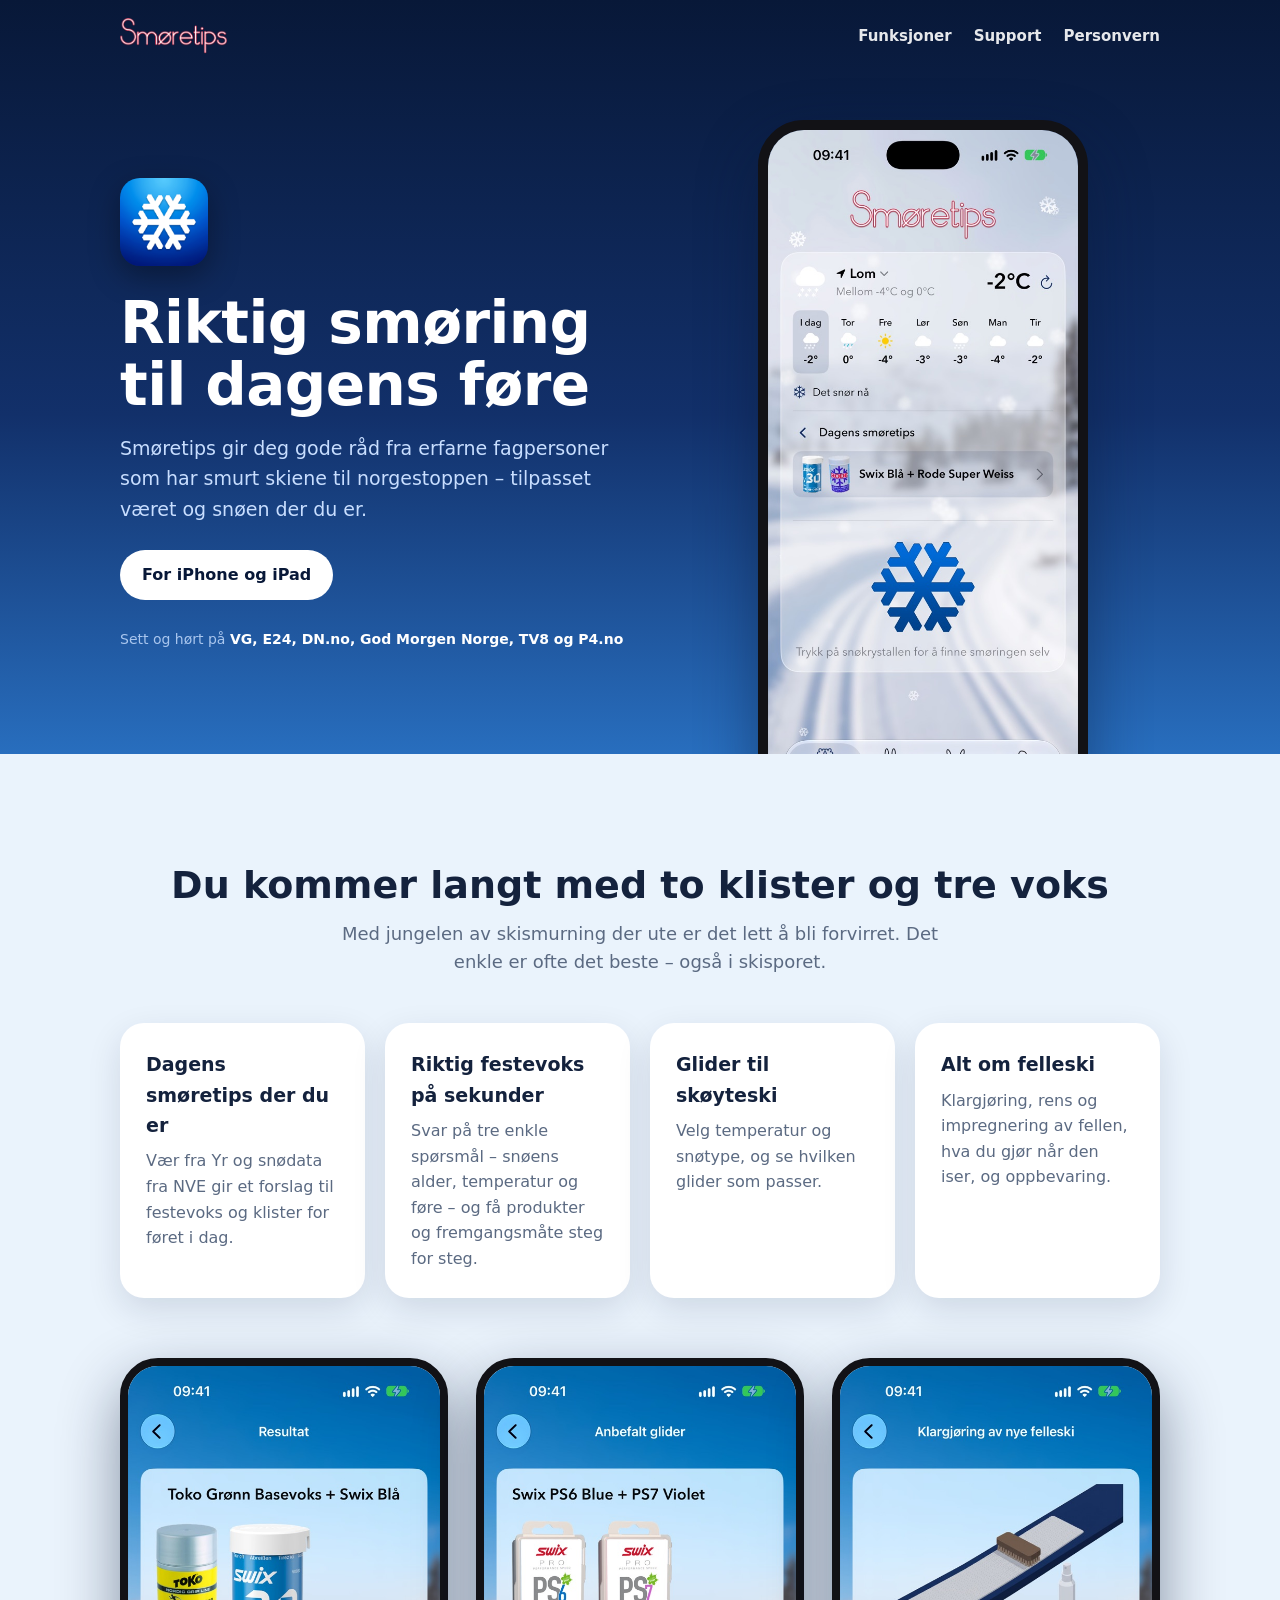
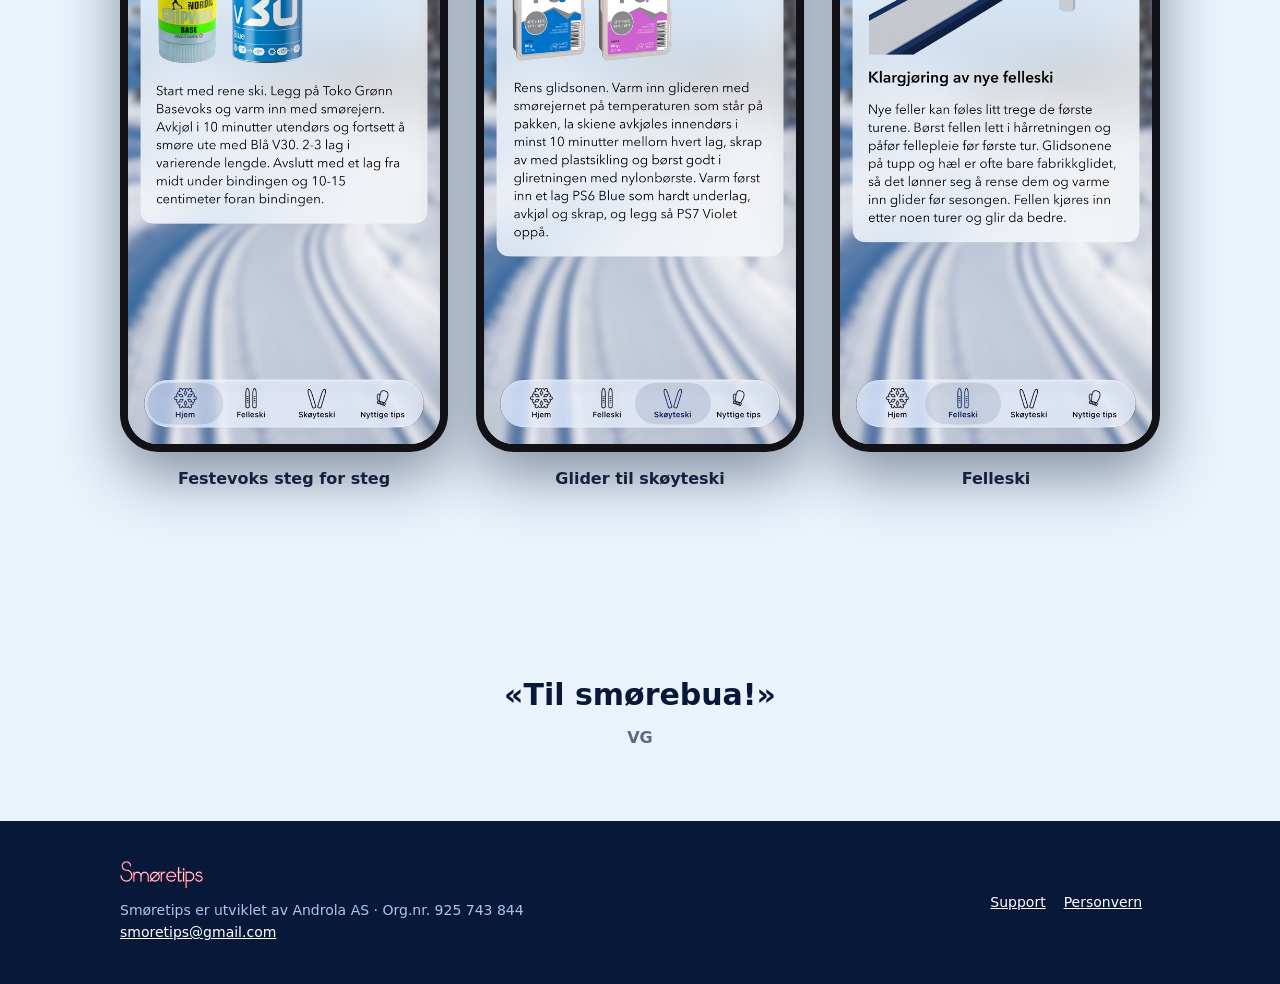
==== index.html @ bcb4c254 "smoretips.no: landing page, support and privacy policy Co-Authored-By: Claude Opus 5.5 (1M context) " ====
<!doctype html>
<html lang="nb">
<head>
  <meta charset="utf-8">
  <meta name="viewport" content="width=device-width, initial-scale=1">
  <title>Smøretips – riktig smøring til dagens føre</title>
  <meta name="description" content="Smøretips gir deg riktig festevoks, klister og glider til dagens føre, basert på vær fra Yr og snødata fra NVE der du er. For iPhone og iPad.">
  <meta name="theme-color" content="#081838">
  <meta property="og:title" content="Smøretips – riktig smøring til dagens føre">
  <meta property="og:description" content="Dagens smøretips der du er. Svar på tre spørsmål og få riktig festevoks på sekunder.">
  <meta property="og:image" content="https://smoretips.no/assets/img/icon.png">
  <meta property="og:url" content="https://smoretips.no/">
  <link rel="icon" type="image/png" href="assets/img/favicon.png">
  <link rel="apple-touch-icon" href="assets/img/apple-touch-icon.png">
  <link rel="stylesheet" href="assets/style.css">
</head>
<body>
  <header class="top">
    <div class="wrap">
      <a class="logo" href="/" aria-label="Smøretips"><img src="assets/img/logo.png" alt="Smøretips"></a>
      <nav><a href="#funksjoner">Funksjoner</a><a href="support.html">Support</a><a href="personvern.html">Personvern</a></nav>
    </div>
  </header>

  <main>
    <section class="hero">
      <div class="wrap">
        <div class="text">
          <img class="icon" src="assets/img/icon.png" alt="">
          <h1>Riktig smøring til dagens føre</h1>
          <p class="lead">Smøretips gir deg gode råd fra erfarne fagpersoner som har smurt skiene til norgestoppen – tilpasset været og snøen der du er.</p>
          <span class="badge">For iPhone og iPad</span>
          <p class="press">Sett og hørt på <strong>VG, E24, DN.no, God Morgen Norge, TV8 og P4.no</strong></p>
        </div>
        <img class="phone" src="assets/img/shot-home.jpg" alt="Smøretips viser dagens smøretips med vær og snøforhold">
      </div>
    </section>

    <section id="funksjoner">
      <div class="wrap">
        <h2>Du kommer langt med to klister og tre voks</h2>
        <p class="intro">Med jungelen av skismurning der ute er det lett å bli forvirret. Det enkle er ofte det beste – også i skisporet.</p>
        <div class="features">
          <div class="feature"><h3>Dagens smøretips der du er</h3><p>Vær fra Yr og snødata fra NVE gir et forslag til festevoks og klister for føret i dag.</p></div>
          <div class="feature"><h3>Riktig festevoks på sekunder</h3><p>Svar på tre enkle spørsmål – snøens alder, temperatur og føre – og få produkter og fremgangsmåte steg for steg.</p></div>
          <div class="feature"><h3>Glider til skøyteski</h3><p>Velg temperatur og snøtype, og se hvilken glider som passer.</p></div>
          <div class="feature"><h3>Alt om felleski</h3><p>Klargjøring, rens og impregnering av fellen, hva du gjør når den iser, og oppbevaring.</p></div>
        </div>

        <div class="shots">
          <figure><img class="phone" src="assets/img/shot-wax.jpg" alt="Anbefalt festevoks med produkter og fremgangsmåte" loading="lazy"><figcaption>Festevoks steg for steg</figcaption></figure>
          <figure><img class="phone" src="assets/img/shot-skate.jpg" alt="Anbefalt glider til skøyteski" loading="lazy"><figcaption>Glider til skøyteski</figcaption></figure>
          <figure><img class="phone" src="assets/img/shot-felleski.jpg" alt="Tips om felleski" loading="lazy"><figcaption>Felleski</figcaption></figure>
        </div>
      </div>
    </section>

    <section>
      <div class="wrap">
        <p class="quote">«Til smørebua!»<span>VG</span></p>
      </div>
    </section>
  </main>

  <footer>
    <div class="wrap">
      <div>
        <img src="assets/img/logo.png" alt="Smøretips">
        <div>Smøretips er utviklet av Androla AS · Org.nr. 925 743 844</div>
        <div><a href="mailto:smoretips@gmail.com">smoretips@gmail.com</a></div>
      </div>
      <div><a href="support.html">Support</a><a href="personvern.html">Personvern</a></div>
    </div>
  </footer>
</body>
</html>
---- assets/style.css ----
:root {
  --navy: #081838;
  --navy-2: #12306A;
  --sky: #286EBE;
  --ice: #EAF3FC;
  --card: #FFFFFF;
  --ink: #14223D;
  --muted: #5B6A82;
  --rose: #E23B5C;
  --radius: 24px;
  --shadow: 0 12px 34px rgba(8, 24, 56, 0.12);
  --font: "Avenir Next", "Nunito Sans", "Segoe UI", system-ui, -apple-system, sans-serif;
}

* { box-sizing: border-box; }
html { scroll-behavior: smooth; }
body {
  margin: 0;
  font-family: var(--font);
  color: var(--ink);
  background: var(--ice);
  line-height: 1.6;
  -webkit-font-smoothing: antialiased;
}
img { max-width: 100%; display: block; }
a { color: var(--sky); }
.wrap { max-width: 1080px; margin: 0 auto; padding: 0 20px; }

/* Header */
.top { position: absolute; inset: 0 0 auto; z-index: 10; }
.top.solid { position: static; background: var(--navy); }
.top .wrap { display: flex; align-items: center; justify-content: space-between; height: 72px; }
.top .logo img { height: 36px; }
.top nav a { margin-left: 22px; text-decoration: none; color: #fff; font-weight: 600; font-size: 15px; opacity: .9; }
.top nav a:hover { opacity: 1; text-decoration: underline; }
@media (max-width: 560px) { .top nav a { margin-left: 14px; font-size: 14px; } .top .logo img { height: 30px; } }
@media (max-width: 420px) { .top nav a[href="#funksjoner"] { display: none; } }

/* Hero */
.hero {
  color: #fff;
  background: linear-gradient(180deg, var(--navy) 0%, var(--navy-2) 55%, var(--sky) 100%);
  padding: 120px 0 0;
  overflow: hidden;
}
.hero .wrap { display: grid; grid-template-columns: 1.05fr .95fr; gap: 40px; align-items: end; }
.hero .text { padding-bottom: 90px; }
.hero .icon { width: 88px; height: 88px; border-radius: 20px; box-shadow: 0 10px 30px rgba(0,0,0,.35); }
.hero h1 { font-size: clamp(36px, 5.6vw, 58px); line-height: 1.08; margin: 26px 0 16px; letter-spacing: -0.01em; }
.hero p.lead { font-size: 19px; color: #C8DEFF; max-width: 500px; margin: 0 0 26px; }
.badge { display: inline-block; padding: 12px 22px; border-radius: 999px; background: #fff; color: var(--navy); font-weight: 700; text-decoration: none; }
.press { margin-top: 28px; font-size: 14px; color: #A9C6EE; }
.press strong { color: #fff; }
.hero .phone { justify-self: center; width: min(330px, 74vw); margin-bottom: -60px; }
@media (max-width: 820px) {
  .hero { padding-top: 100px; }
  .hero .wrap { grid-template-columns: 1fr; text-align: center; }
  .hero .text { padding-bottom: 20px; }
  .hero .icon { margin: 0 auto; }
  .hero p.lead { margin-left: auto; margin-right: auto; }
}

.phone {
  border-radius: 46px;
  border: 10px solid #121216;
  background: #121216;
  box-shadow: 0 24px 60px rgba(8, 24, 56, .45);
  overflow: hidden;
}

/* Sections */
section { padding: 110px 0 70px; }
section h2 { font-size: clamp(28px, 4vw, 38px); line-height: 1.15; margin: 0 0 12px; text-align: center; }
section .intro { text-align: center; color: var(--muted); max-width: 620px; margin: 0 auto 46px; font-size: 18px; }

.features { display: grid; grid-template-columns: repeat(auto-fit, minmax(230px, 1fr)); gap: 20px; }
.feature { background: var(--card); border-radius: var(--radius); padding: 26px; box-shadow: var(--shadow); }
.feature h3 { margin: 0 0 8px; font-size: 19px; }
.feature p { margin: 0; color: var(--muted); }

.shots { display: grid; grid-template-columns: repeat(3, 1fr); gap: 28px; margin-top: 60px; }
.shots .phone { border-width: 8px; border-radius: 38px; }
.shots figcaption { text-align: center; margin-top: 14px; font-weight: 600; }
@media (max-width: 720px) {
  .shots { grid-template-columns: none; grid-auto-flow: column; grid-auto-columns: 70%; overflow-x: auto; scroll-snap-type: x mandatory; padding-bottom: 10px; }
  .shots figure { scroll-snap-align: center; }
}
figure { margin: 0; }

.quote { text-align: center; font-size: clamp(22px, 3vw, 30px); font-weight: 700; color: var(--navy); margin: 0; }
.quote span { display: block; font-size: 16px; font-weight: 600; color: var(--muted); margin-top: 6px; }

/* Documents */
.doc { max-width: 760px; margin: 0 auto; padding: 56px 20px 80px; }
.doc h1 { font-size: clamp(30px, 4.5vw, 42px); line-height: 1.15; margin: 0 0 6px; }
.doc h2 { font-size: 22px; margin: 38px 0 8px; text-align: left; }
.doc .meta { color: var(--muted); margin: 0 0 26px; }
.doc table { width: 100%; border-collapse: collapse; margin: 14px 0; background: var(--card); border-radius: 16px; overflow: hidden; box-shadow: var(--shadow); font-size: 15px; }
.doc th, .doc td { text-align: left; vertical-align: top; padding: 14px 16px; border-bottom: 1px solid #E3EAF3; }
.doc th { background: #F3F7FC; }
.doc tr:last-child td { border-bottom: 0; }
@media (max-width: 620px) {
  .doc table, .doc tbody, .doc tr, .doc td { display: block; width: 100%; }
  .doc tr:first-child { display: none; }
  .doc tr { border-bottom: 1px solid #E3EAF3; padding: 6px 0; }
  .doc td { border: 0; padding: 6px 16px; }
}
.contact { background: var(--card); border-radius: var(--radius); padding: 26px; box-shadow: var(--shadow); margin: 20px 0 10px; }
.contact a.badge { background: var(--navy); color: #fff; margin-top: 8px; }
details { background: var(--card); border-radius: 16px; padding: 16px 20px; margin: 12px 0; box-shadow: var(--shadow); }
summary { font-weight: 700; cursor: pointer; }
details p { margin: 10px 0 0; color: var(--muted); }

/* Footer */
footer { background: var(--navy); color: #A9C6EE; padding: 40px 0; font-size: 14px; }
footer .wrap { display: flex; flex-wrap: wrap; gap: 24px; justify-content: space-between; align-items: center; }
footer img { height: 28px; margin-bottom: 10px; }
footer a { color: #fff; margin-right: 18px; }
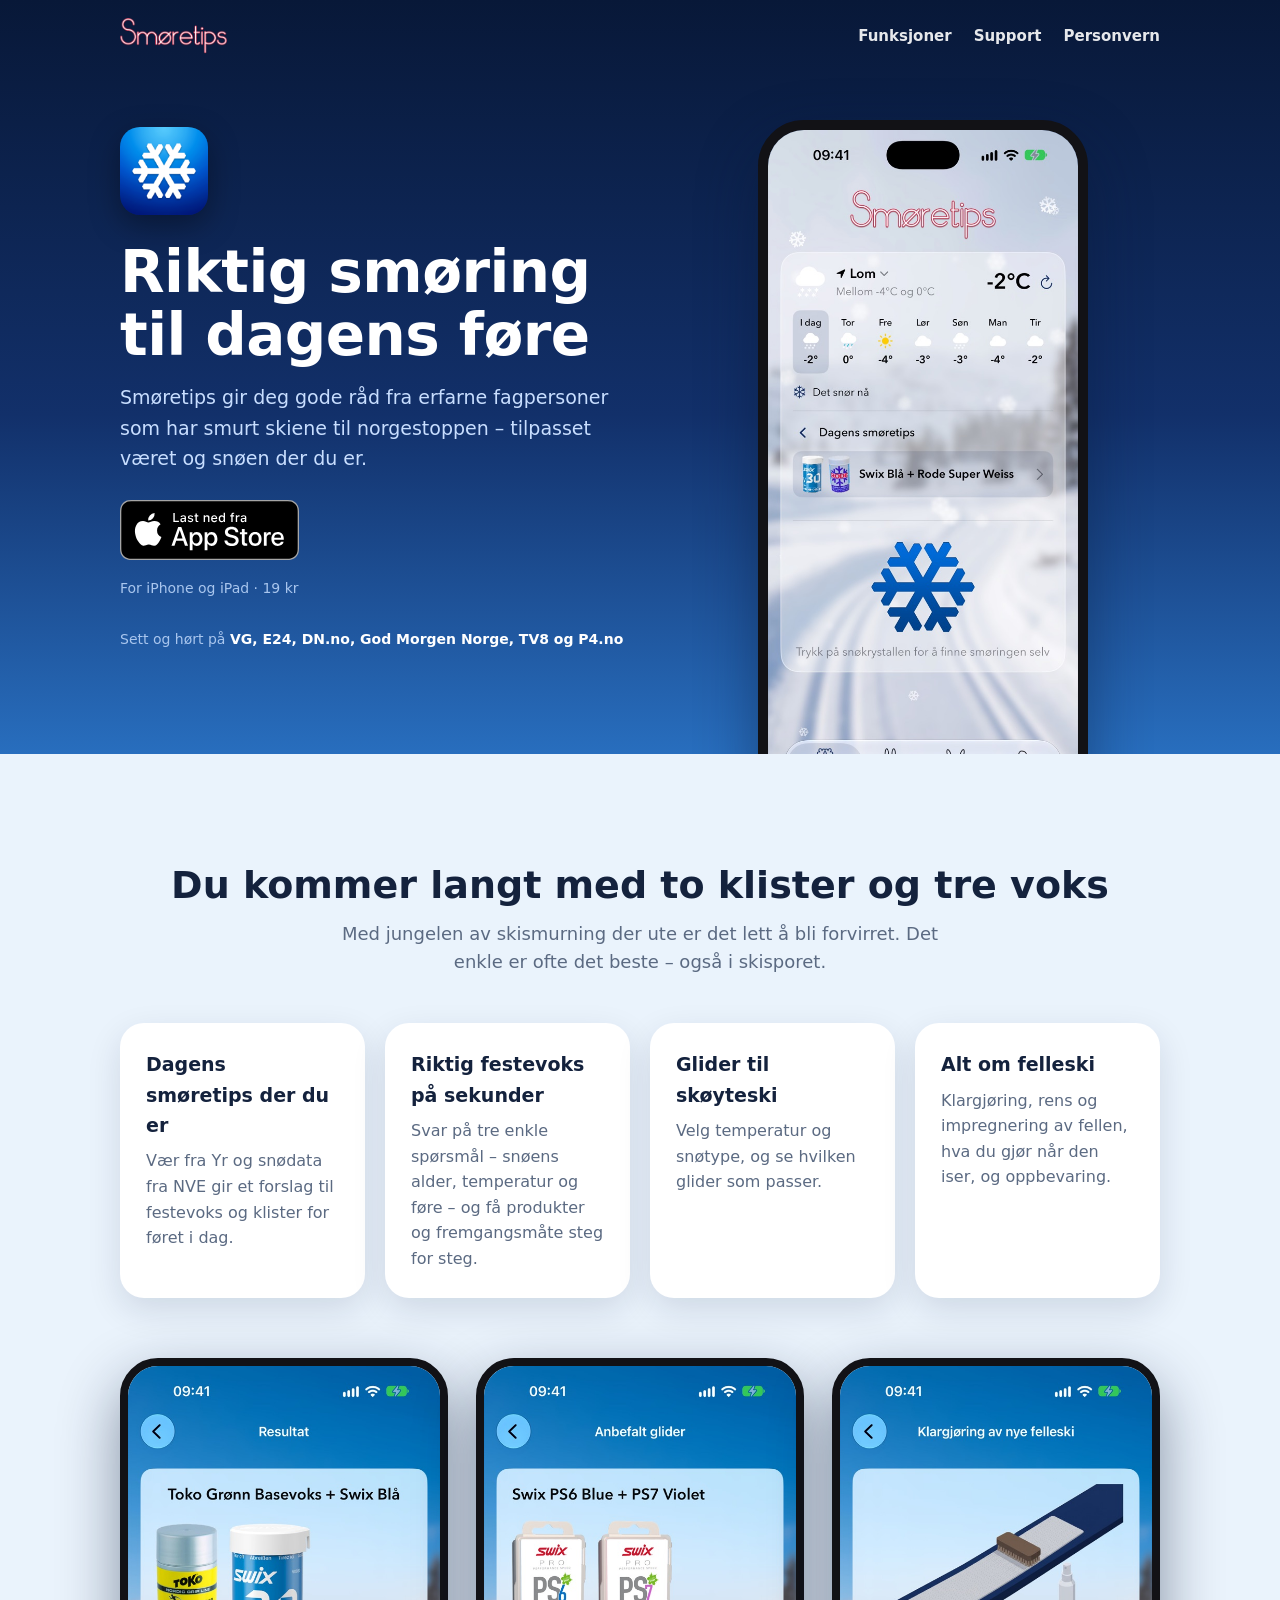
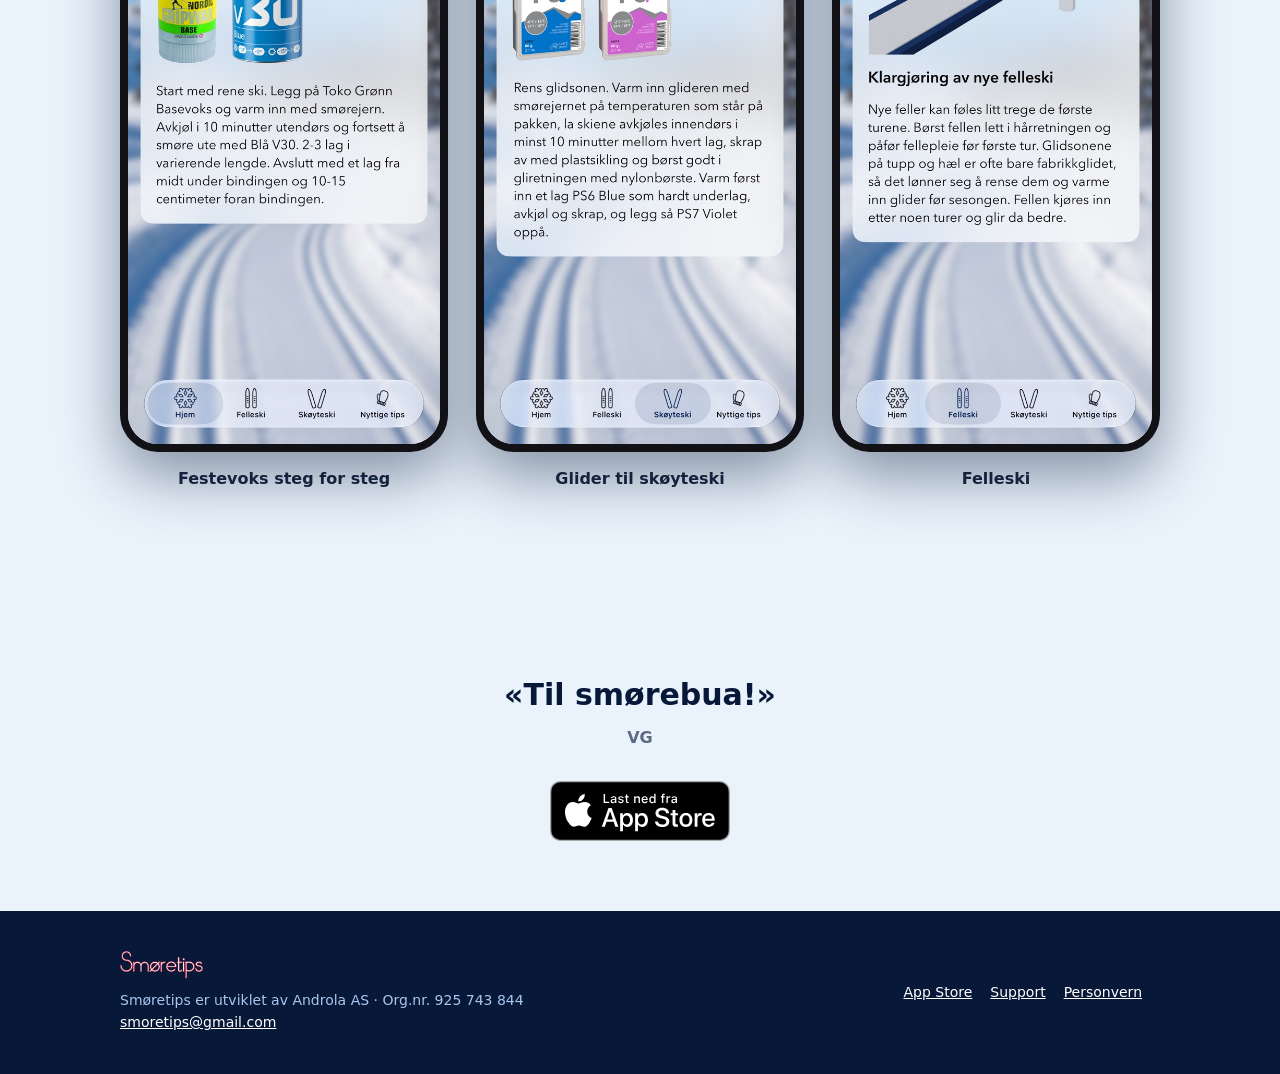
==== commit e35719bf: "Link to the App Store with Apple's Norwegian badge Co-Authored-By: Claude Opus 5.5 (1M context) <nor" ====
--- a/index.html
+++ b/index.html
@@ -10,6 +10,7 @@
   <meta property="og:description" content="Dagens smøretips der du er. Svar på tre spørsmål og få riktig festevoks på sekunder.">
   <meta property="og:image" content="https://smoretips.no/assets/img/icon.png">
   <meta property="og:url" content="https://smoretips.no/">
+  <meta name="apple-itunes-app" content="app-id=6821445425">
   <link rel="icon" type="image/png" href="assets/img/favicon.png">
   <link rel="apple-touch-icon" href="assets/img/apple-touch-icon.png">
   <link rel="stylesheet" href="assets/style.css">
@@ -29,7 +30,8 @@
           <img class="icon" src="assets/img/icon.png" alt="">
           <h1>Riktig smøring til dagens føre</h1>
           <p class="lead">Smøretips gir deg gode råd fra erfarne fagpersoner som har smurt skiene til norgestoppen – tilpasset været og snøen der du er.</p>
-          <span class="badge">For iPhone og iPad</span>
+          <a class="store" href="https://apps.apple.com/no/app/sm%C3%B8retips/id6821445425"><img src="assets/img/app-store-badge.svg" alt="Last ned fra App Store" width="180" height="60"></a>
+          <p class="devices">For iPhone og iPad · 19 kr</p>
           <p class="press">Sett og hørt på <strong>VG, E24, DN.no, God Morgen Norge, TV8 og P4.no</strong></p>
         </div>
         <img class="phone" src="assets/img/shot-home.jpg" alt="Smøretips viser dagens smøretips med vær og snøforhold">
@@ -58,6 +60,7 @@
     <section>
       <div class="wrap">
         <p class="quote">«Til smørebua!»<span>VG</span></p>
+        <div class="cta"><a class="store" href="https://apps.apple.com/no/app/sm%C3%B8retips/id6821445425"><img src="assets/img/app-store-badge.svg" alt="Last ned fra App Store" width="180" height="60"></a></div>
       </div>
     </section>
   </main>
@@ -69,7 +72,7 @@
         <div>Smøretips er utviklet av Androla AS · Org.nr. 925 743 844</div>
         <div><a href="mailto:smoretips@gmail.com">smoretips@gmail.com</a></div>
       </div>
-      <div><a href="support.html">Support</a><a href="personvern.html">Personvern</a></div>
+      <div><a href="https://apps.apple.com/no/app/sm%C3%B8retips/id6821445425">App Store</a><a href="support.html">Support</a><a href="personvern.html">Personvern</a></div>
     </div>
   </footer>
 </body>
--- a/assets/style.css
+++ b/assets/style.css
@@ -116,3 +116,9 @@
 footer .wrap { display: flex; flex-wrap: wrap; gap: 24px; justify-content: space-between; align-items: center; }
 footer img { height: 28px; margin-bottom: 10px; }
 footer a { color: #fff; margin-right: 18px; }
+
+/* App Store badge */
+.store { display: inline-block; }
+.store img { height: 60px; width: auto; }
+.hero .devices { margin: 10px 0 0; font-size: 14px; color: #A9C6EE; }
+.cta { display: flex; justify-content: center; margin-top: 30px; }
